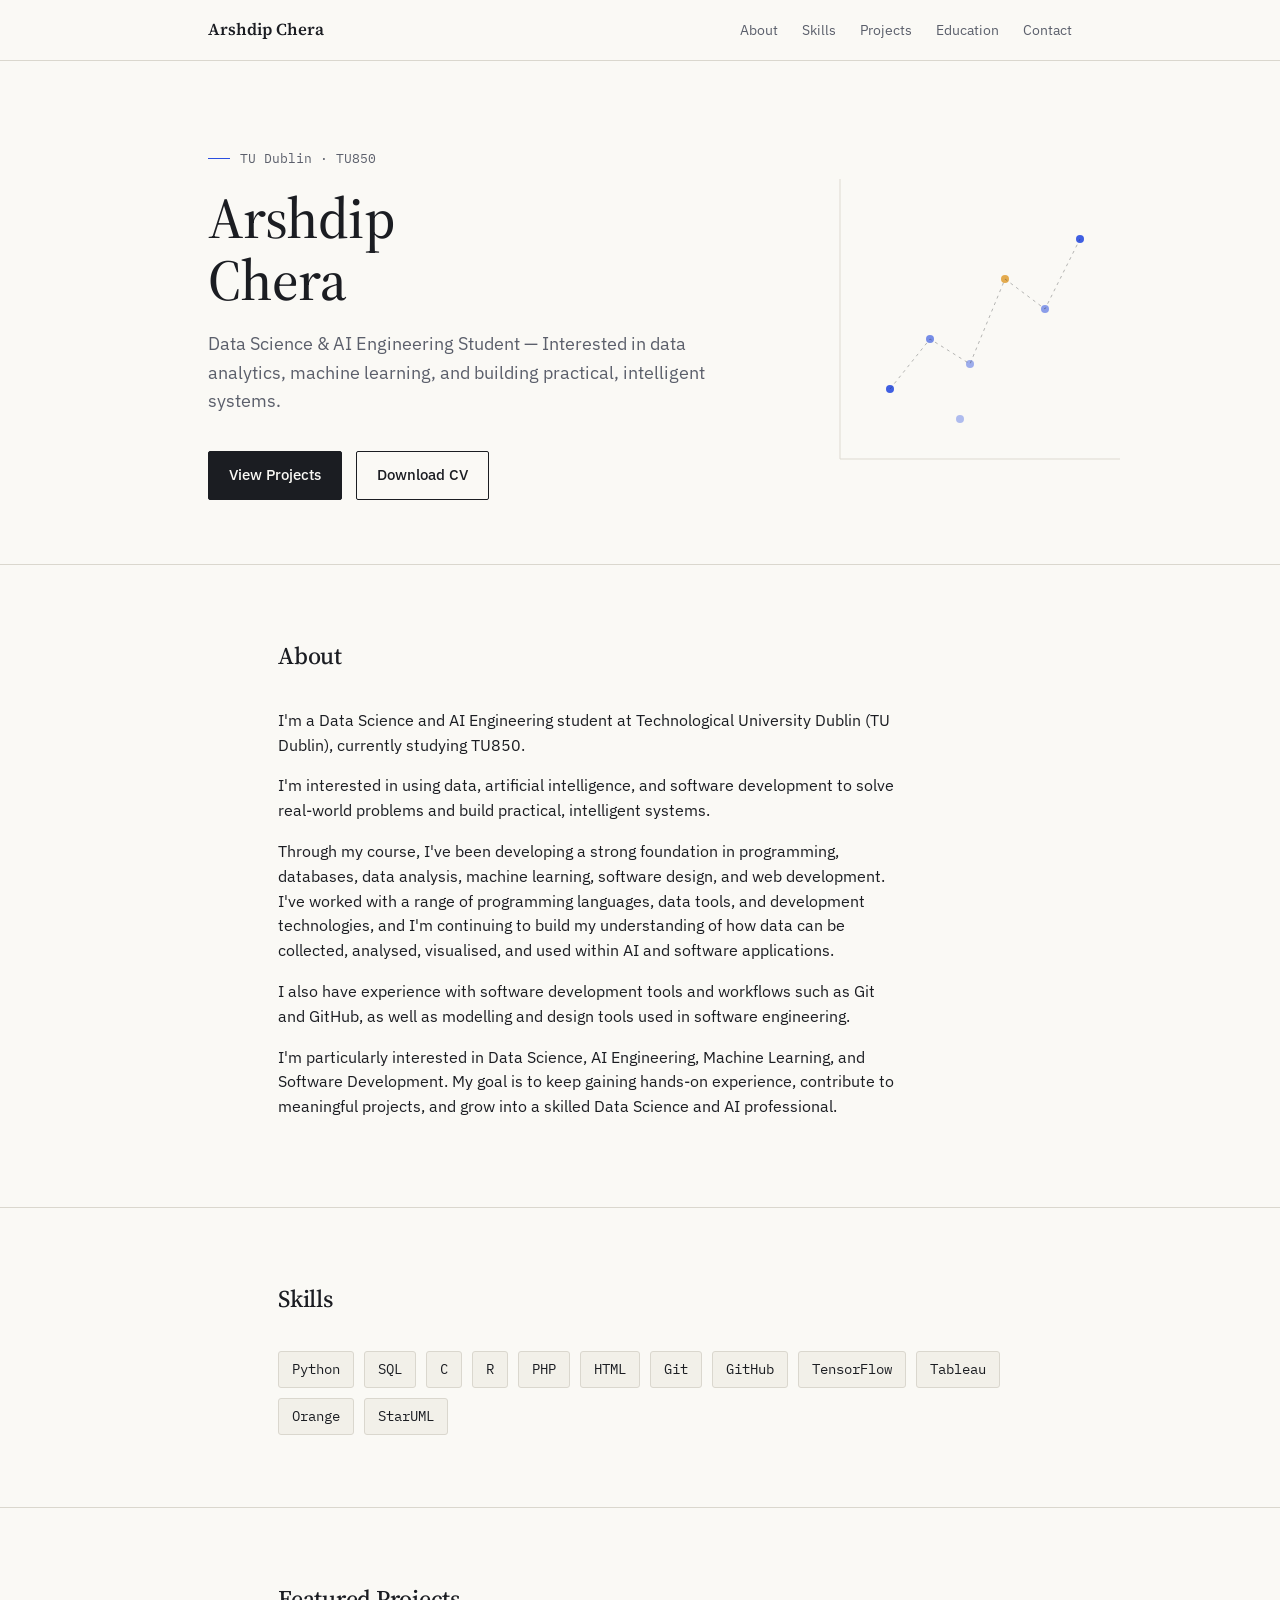
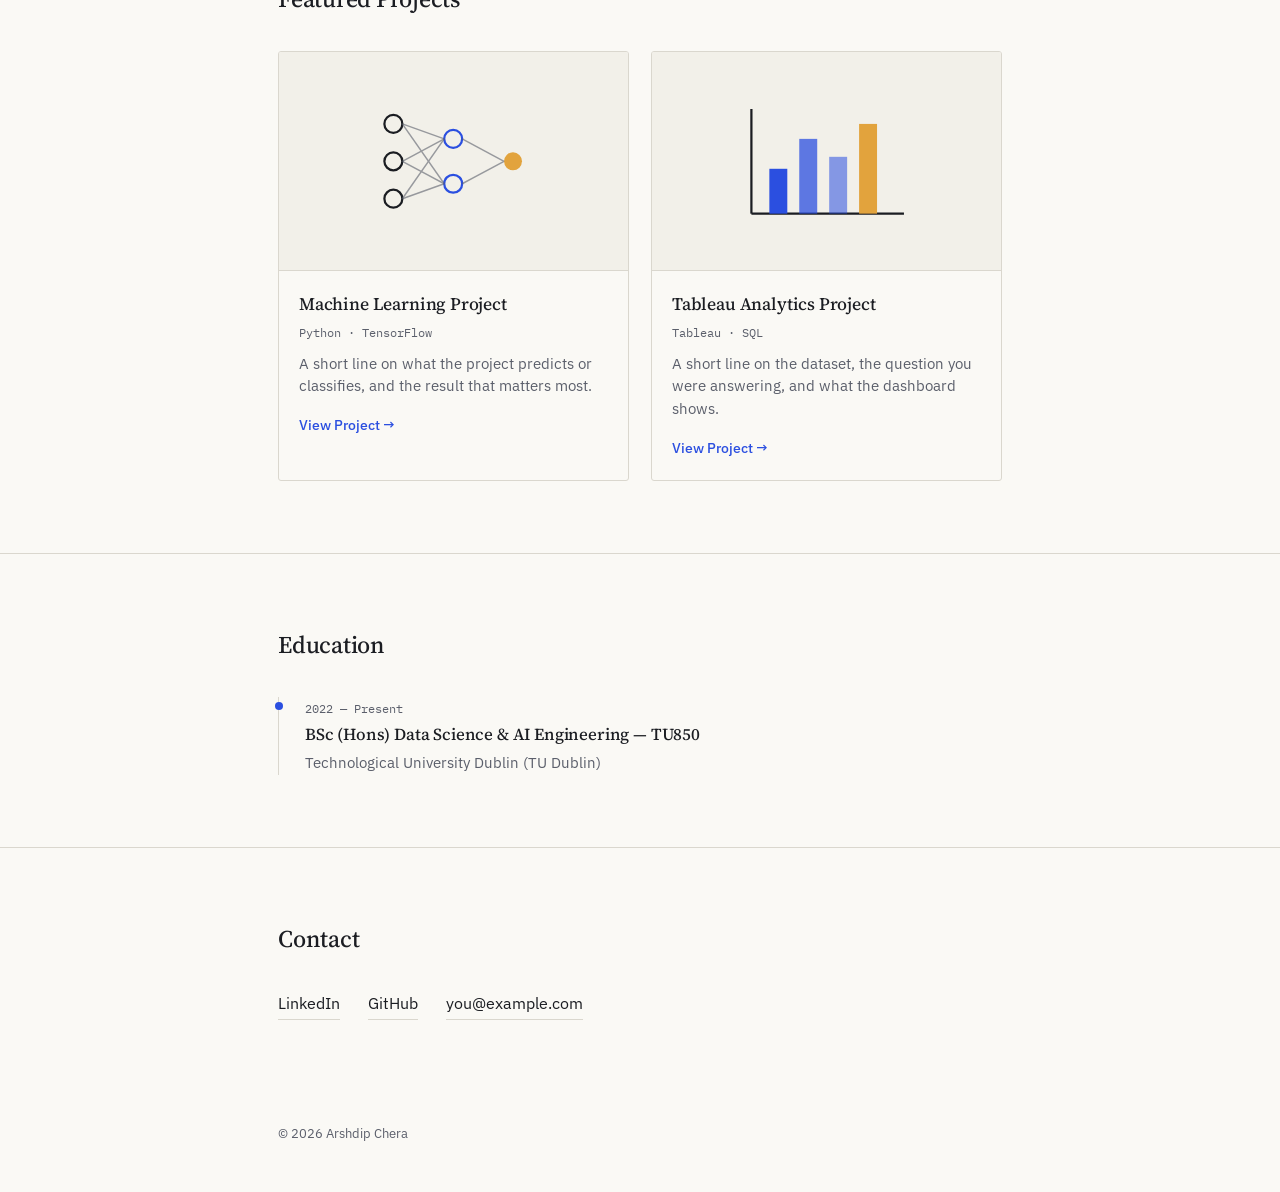
==== website_portfolio/index.html @ 519f75c8 "chnages to website" ====
<!DOCTYPE html>
<html lang="en">
<head>
<meta charset="UTF-8">
<meta name="viewport" content="width=device-width, initial-scale=1.0">
<title>Arshdip Chera — Portfolio</title>
<meta name="description" content="Interested in data analytics, machine learning, and building practical, intelligent systems.">
<link rel="stylesheet" href="style.css">
</head>
<body>

<nav class="nav">
  <div class="wrap">
    <a class="nav-mark" href="#top">Arshdip Chera</a>
    <ul class="nav-links">
      <li><a href="#about">About</a></li>
      <li><a href="#skills">Skills</a></li>
      <li><a href="#projects">Projects</a></li>
      <li><a href="#education">Education</a></li>
      <li><a href="#contact">Contact</a></li>
    </ul>
  </div>
</nav>

<header class="hero" id="top">
  <div class="wrap">
    <svg class="hero-axis" viewBox="0 0 320 320" fill="none" xmlns="http://www.w3.org/2000/svg" aria-hidden="true">
      <line x1="20" y1="20" x2="20" y2="300" stroke="#DAD7CE" stroke-width="1"/>
      <line x1="20" y1="300" x2="300" y2="300" stroke="#DAD7CE" stroke-width="1"/>
      <circle cx="70" cy="230" r="4" fill="#2B4FE0"/>
      <circle cx="110" cy="180" r="4" fill="#2B4FE0" opacity="0.7"/>
      <circle cx="150" cy="205" r="4" fill="#2B4FE0" opacity="0.5"/>
      <circle cx="185" cy="120" r="4" fill="#E2A33D"/>
      <circle cx="225" cy="150" r="4" fill="#2B4FE0" opacity="0.6"/>
      <circle cx="260" cy="80" r="4" fill="#2B4FE0"/>
      <circle cx="140" cy="260" r="4" fill="#2B4FE0" opacity="0.4"/>
      <path d="M70 230 L110 180 L150 205 L185 120 L225 150 L260 80" stroke="#1B1D22" stroke-width="1" stroke-dasharray="3 4" opacity="0.35"/>
    </svg>

    <div class="eyebrow-line">TU Dublin · TU850</div>
    <h1>Arshdip Chera</h1>
    <p class="role">Data Science &amp; AI Engineering Student &mdash; Interested in data analytics, machine learning, and building practical, intelligent systems.</p>

    <div class="hero-cta">
      <a class="btn btn-solid" href="#projects">View Projects</a>
      <a class="btn btn-outline" href="assets/cv.pdf" download>Download CV</a>
    </div>
  </div>
</header>

<hr class="hairline">

<section id="about">
  <div class="wrap about">
    <div class="section-head">
      <h2>About</h2>
    </div>
    <p>I'm a Data Science and AI Engineering student at Technological University Dublin (TU Dublin), currently studying TU850.</p>
    <p>I'm interested in using data, artificial intelligence, and software development to solve real-world problems and build practical, intelligent systems.</p>
    <p>Through my course, I've been developing a strong foundation in programming, databases, data analysis, machine learning, software design, and web development. I've worked with a range of programming languages, data tools, and development technologies, and I'm continuing to build my understanding of how data can be collected, analysed, visualised, and used within AI and software applications.</p>
    <p>I also have experience with software development tools and workflows such as Git and GitHub, as well as modelling and design tools used in software engineering.</p>
    <p>I'm particularly interested in Data Science, AI Engineering, Machine Learning, and Software Development. My goal is to keep gaining hands-on experience, contribute to meaningful projects, and grow into a skilled Data Science and AI professional.</p>
  </div>
</section>

<hr class="hairline">

<section id="skills">
  <div class="wrap">
    <div class="section-head">
      <h2>Skills</h2>
    </div>
    <ul class="skills-list">
      <li>Python</li>
      <li>SQL</li>
      <li>C</li>
      <li>R</li>
      <li>PHP</li>
      <li>HTML</li>
      <li>Git</li>
      <li>GitHub</li>
      <li>TensorFlow</li>
      <li>Tableau</li>
      <li>Orange</li>
      <li>StarUML</li>
    </ul>
  </div>
</section>

<hr class="hairline">

<section id="projects">
  <div class="wrap">
    <div class="section-head">
      <h2>Featured Projects</h2>
    </div>
    <div class="projects-grid">

      <div class="project-card">
        <div class="project-thumb">
          <svg viewBox="0 0 120 90" xmlns="http://www.w3.org/2000/svg" aria-hidden="true">
            <circle cx="20" cy="20" r="6" fill="none" stroke="#1B1D22" stroke-width="1.5"/>
            <circle cx="20" cy="45" r="6" fill="none" stroke="#1B1D22" stroke-width="1.5"/>
            <circle cx="20" cy="70" r="6" fill="none" stroke="#1B1D22" stroke-width="1.5"/>
            <circle cx="60" cy="30" r="6" fill="none" stroke="#2B4FE0" stroke-width="1.5"/>
            <circle cx="60" cy="60" r="6" fill="none" stroke="#2B4FE0" stroke-width="1.5"/>
            <circle cx="100" cy="45" r="6" fill="#E2A33D"/>
            <g stroke="#5B5F6B" stroke-width="1" opacity="0.6">
              <line x1="26" y1="20" x2="54" y2="30"/>
              <line x1="26" y1="20" x2="54" y2="60"/>
              <line x1="26" y1="45" x2="54" y2="30"/>
              <line x1="26" y1="45" x2="54" y2="60"/>
              <line x1="26" y1="70" x2="54" y2="30"/>
              <line x1="26" y1="70" x2="54" y2="60"/>
              <line x1="66" y1="30" x2="94" y2="45"/>
              <line x1="66" y1="60" x2="94" y2="45"/>
            </g>
          </svg>
        </div>
        <div class="project-body">
          <h3>Machine Learning Project</h3>
          <div class="project-tags">Python · TensorFlow</div>
          <p>A short line on what the project predicts or classifies, and the result that matters most.</p>
          <a class="project-link" href="#">View Project &rarr;</a>
        </div>
      </div>

      <div class="project-card">
        <div class="project-thumb">
          <svg viewBox="0 0 120 90" xmlns="http://www.w3.org/2000/svg" aria-hidden="true">
            <line x1="10" y1="10" x2="10" y2="80" stroke="#1B1D22" stroke-width="1.5"/>
            <line x1="10" y1="80" x2="112" y2="80" stroke="#1B1D22" stroke-width="1.5"/>
            <rect x="22" y="50" width="12" height="30" fill="#2B4FE0"/>
            <rect x="42" y="30" width="12" height="50" fill="#2B4FE0" opacity="0.75"/>
            <rect x="62" y="42" width="12" height="38" fill="#2B4FE0" opacity="0.55"/>
            <rect x="82" y="20" width="12" height="60" fill="#E2A33D"/>
          </svg>
        </div>
        <div class="project-body">
          <h3>Tableau Analytics Project</h3>
          <div class="project-tags">Tableau · SQL</div>
          <p>A short line on the dataset, the question you were answering, and what the dashboard shows.</p>
          <a class="project-link" href="#">View Project &rarr;</a>
        </div>
      </div>

    </div>
  </div>
</section>

<hr class="hairline">

<section id="education">
  <div class="wrap">
    <div class="section-head">
      <h2>Education</h2>
    </div>
    <ul class="timeline">
      <li>
        <div class="when">2022 — Present</div>
        <h3>BSc (Hons) Data Science &amp; AI Engineering — TU850</h3>
        <p>Technological University Dublin (TU Dublin)</p>
      </li>
    </ul>
  </div>
</section>

<hr class="hairline">

<section id="contact">
  <div class="wrap">
    <div class="section-head">
      <h2>Contact</h2>
    </div>
    <div class="contact-row">
      <a href="https://www.linkedin.com/in/your-handle" target="_blank" rel="noopener">LinkedIn</a>
      <a href="https://github.com/your-handle" target="_blank" rel="noopener">GitHub</a>
      <a href="mailto:you@example.com">you@example.com</a>
    </div>
  </div>
</section>

<footer>
  <div class="wrap">
    &copy; 2026 Arshdip Chera
  </div>
</footer>

</body>
</html>
---- website_portfolio/style.css ----
/* ==========================================================================
   Arshdip Chera — Portfolio
   Palette: paper #FAF9F5 · ink #1B1D22 · graphite #5B5F6B · line #DAD7CE
            signal (blue) #2B4FE0 · amber #E2A33D
   Type: "Source Serif 4" for display, "IBM Plex Sans" for UI/body
   ========================================================================== */

@import url('https://fonts.googleapis.com/css2?family=Source+Serif+4:ital,opsz,wght@0,8..60,400;0,8..60,500;0,8..60,600;1,8..60,400&family=IBM+Plex+Sans:wght@400;500;600&family=IBM+Plex+Mono:wght@400;500&display=swap');

:root{
  --paper: #FAF9F5;
  --paper-dim: #F2F0E9;
  --ink: #1B1D22;
  --graphite: #5B5F6B;
  --line: #DAD7CE;
  --signal: #2B4FE0;
  --signal-dim: #E7EBFC;
  --amber: #E2A33D;
  --max-w: 780px;
  --pad: 28px;
}

*{ box-sizing: border-box; }

html{ scroll-behavior: smooth; }

body{
  margin: 0;
  background: var(--paper);
  color: var(--ink);
  font-family: 'IBM Plex Sans', -apple-system, BlinkMacSystemFont, sans-serif;
  font-size: 16px;
  line-height: 1.55;
  -webkit-font-smoothing: antialiased;
}

@media (prefers-reduced-motion: reduce){
  html{ scroll-behavior: auto; }
  *{ animation: none !important; transition: none !important; }
}

a{ color: inherit; }

h1, h2, h3{
  font-family: 'Source Serif 4', Georgia, serif;
  font-weight: 500;
  margin: 0;
  letter-spacing: -0.01em;
}

.wrap{
  max-width: var(--max-w);
  margin: 0 auto;
  padding: 0 var(--pad);
}

.hairline{
  border: none;
  border-top: 1px solid var(--line);
  margin: 0;
}

section{ padding: 72px 0; }

.section-head{
  display: flex;
  align-items: baseline;
  justify-content: space-between;
  gap: 16px;
  margin-bottom: 34px;
}

.section-head h2{ font-size: 1.5rem; }

.section-index{
  font-family: 'IBM Plex Mono', monospace;
  font-size: 0.75rem;
  color: var(--graphite);
}

/* ---------- Nav ---------- */
.nav{
  position: sticky;
  top: 0;
  z-index: 10;
  background: rgba(250, 249, 245, 0.9);
  backdrop-filter: blur(6px);
  border-bottom: 1px solid var(--line);
}
.nav .wrap{
  display: flex;
  align-items: center;
  justify-content: space-between;
  height: 60px;
  max-width: 920px;
}
.nav-mark{
  font-family: 'Source Serif 4', serif;
  font-weight: 600;
  font-size: 1.05rem;
  text-decoration: none;
}
.nav-links{
  display: flex;
  gap: 24px;
  list-style: none;
  margin: 0; padding: 0;
  font-size: 0.9rem;
}
.nav-links a{ text-decoration: none; color: var(--graphite); }
.nav-links a:hover{ color: var(--ink); }

/* ---------- Hero ---------- */
.hero{
  position: relative;
  padding: 88px 0 64px;
  overflow: hidden;
}
.hero .wrap{ max-width: 920px; position: relative; }

.hero-axis{
  position: absolute;
  right: -40px;
  top: 10px;
  width: 320px;
  height: 320px;
  opacity: 0.9;
  pointer-events: none;
}

.eyebrow-line{
  display: flex;
  align-items: center;
  gap: 10px;
  color: var(--graphite);
  font-family: 'IBM Plex Mono', monospace;
  font-size: 0.8rem;
  margin-bottom: 18px;
}
.eyebrow-line::before{
  content: "";
  width: 22px; height: 1px;
  background: var(--signal);
}

.hero h1{
  font-size: clamp(2.4rem, 6vw, 3.6rem);
  line-height: 1.08;
  max-width: 11ch;
}

.hero .role{
  margin-top: 18px;
  font-size: 1.15rem;
  color: var(--graphite);
  max-width: 46ch;
}

.hero-cta{
  display: flex;
  gap: 14px;
  margin-top: 36px;
  flex-wrap: wrap;
}

.btn{
  display: inline-flex;
  align-items: center;
  gap: 8px;
  padding: 12px 20px;
  font-family: 'IBM Plex Sans', sans-serif;
  font-size: 0.92rem;
  font-weight: 500;
  text-decoration: none;
  border: 1px solid var(--ink);
  border-radius: 2px;
  transition: background 0.15s ease, color 0.15s ease;
}
.btn-solid{ background: var(--ink); color: var(--paper); }
.btn-solid:hover{ background: var(--signal); border-color: var(--signal); }
.btn-outline{ background: transparent; color: var(--ink); }
.btn-outline:hover{ border-color: var(--signal); color: var(--signal); }

/* ---------- About ---------- */
.about p{
  max-width: 62ch;
  color: var(--ink);
}
.about p + p{ margin-top: 16px; }

/* ---------- Skills ---------- */
.skills-list{
  display: flex;
  flex-wrap: wrap;
  gap: 10px;
  padding: 0; margin: 0;
  list-style: none;
}
.skills-list li{
  font-family: 'IBM Plex Mono', monospace;
  font-size: 0.85rem;
  padding: 7px 13px;
  border: 1px solid var(--line);
  border-radius: 3px;
  color: var(--ink);
  background: var(--paper-dim);
}

/* ---------- Projects ---------- */
.projects-grid{
  display: grid;
  grid-template-columns: 1fr 1fr;
  gap: 22px;
}
@media (max-width: 640px){
  .projects-grid{ grid-template-columns: 1fr; }
}

.project-card{
  border: 1px solid var(--line);
  border-radius: 3px;
  overflow: hidden;
  display: flex;
  flex-direction: column;
  background: var(--paper);
}

.project-thumb{
  aspect-ratio: 16 / 10;
  background: var(--paper-dim);
  display: flex;
  align-items: center;
  justify-content: center;
  border-bottom: 1px solid var(--line);
}
.project-thumb svg{ width: 62%; height: 62%; }

.project-body{ padding: 20px; }
.project-body h3{ font-size: 1.1rem; margin-bottom: 6px; }
.project-tags{
  font-family: 'IBM Plex Mono', monospace;
  font-size: 0.76rem;
  color: var(--graphite);
  margin-bottom: 10px;
}
.project-body p{
  font-size: 0.92rem;
  color: var(--graphite);
  margin: 0 0 14px;
}
.project-link{
  font-size: 0.88rem;
  font-weight: 500;
  text-decoration: none;
  color: var(--signal);
  border-bottom: 1px solid transparent;
}
.project-link:hover{ border-bottom-color: var(--signal); }

/* ---------- Timeline (Education / Experience) ---------- */
.timeline{
  list-style: none;
  margin: 0; padding: 0;
  border-left: 1px solid var(--line);
}
.timeline li{
  position: relative;
  padding: 2px 0 30px 26px;
}
.timeline li:last-child{ padding-bottom: 0; }
.timeline li::before{
  content: "";
  position: absolute;
  left: -4.5px; top: 5px;
  width: 8px; height: 8px;
  border-radius: 50%;
  background: var(--signal);
}
.timeline .when{
  font-family: 'IBM Plex Mono', monospace;
  font-size: 0.78rem;
  color: var(--graphite);
  margin-bottom: 4px;
}
.timeline h3{ font-size: 1.05rem; margin-bottom: 4px; }
.timeline p{ font-size: 0.92rem; color: var(--graphite); margin: 0; }

/* ---------- Contact ---------- */
.contact-row{
  display: flex;
  flex-wrap: wrap;
  gap: 28px;
  align-items: baseline;
}
.contact-row a{
  display: inline-flex;
  align-items: center;
  gap: 8px;
  text-decoration: none;
  font-size: 0.98rem;
  border-bottom: 1px solid var(--line);
  padding-bottom: 3px;
}
.contact-row a:hover{ border-bottom-color: var(--signal); color: var(--signal); }

footer{
  padding: 32px 0 48px;
  color: var(--graphite);
  font-size: 0.82rem;
}
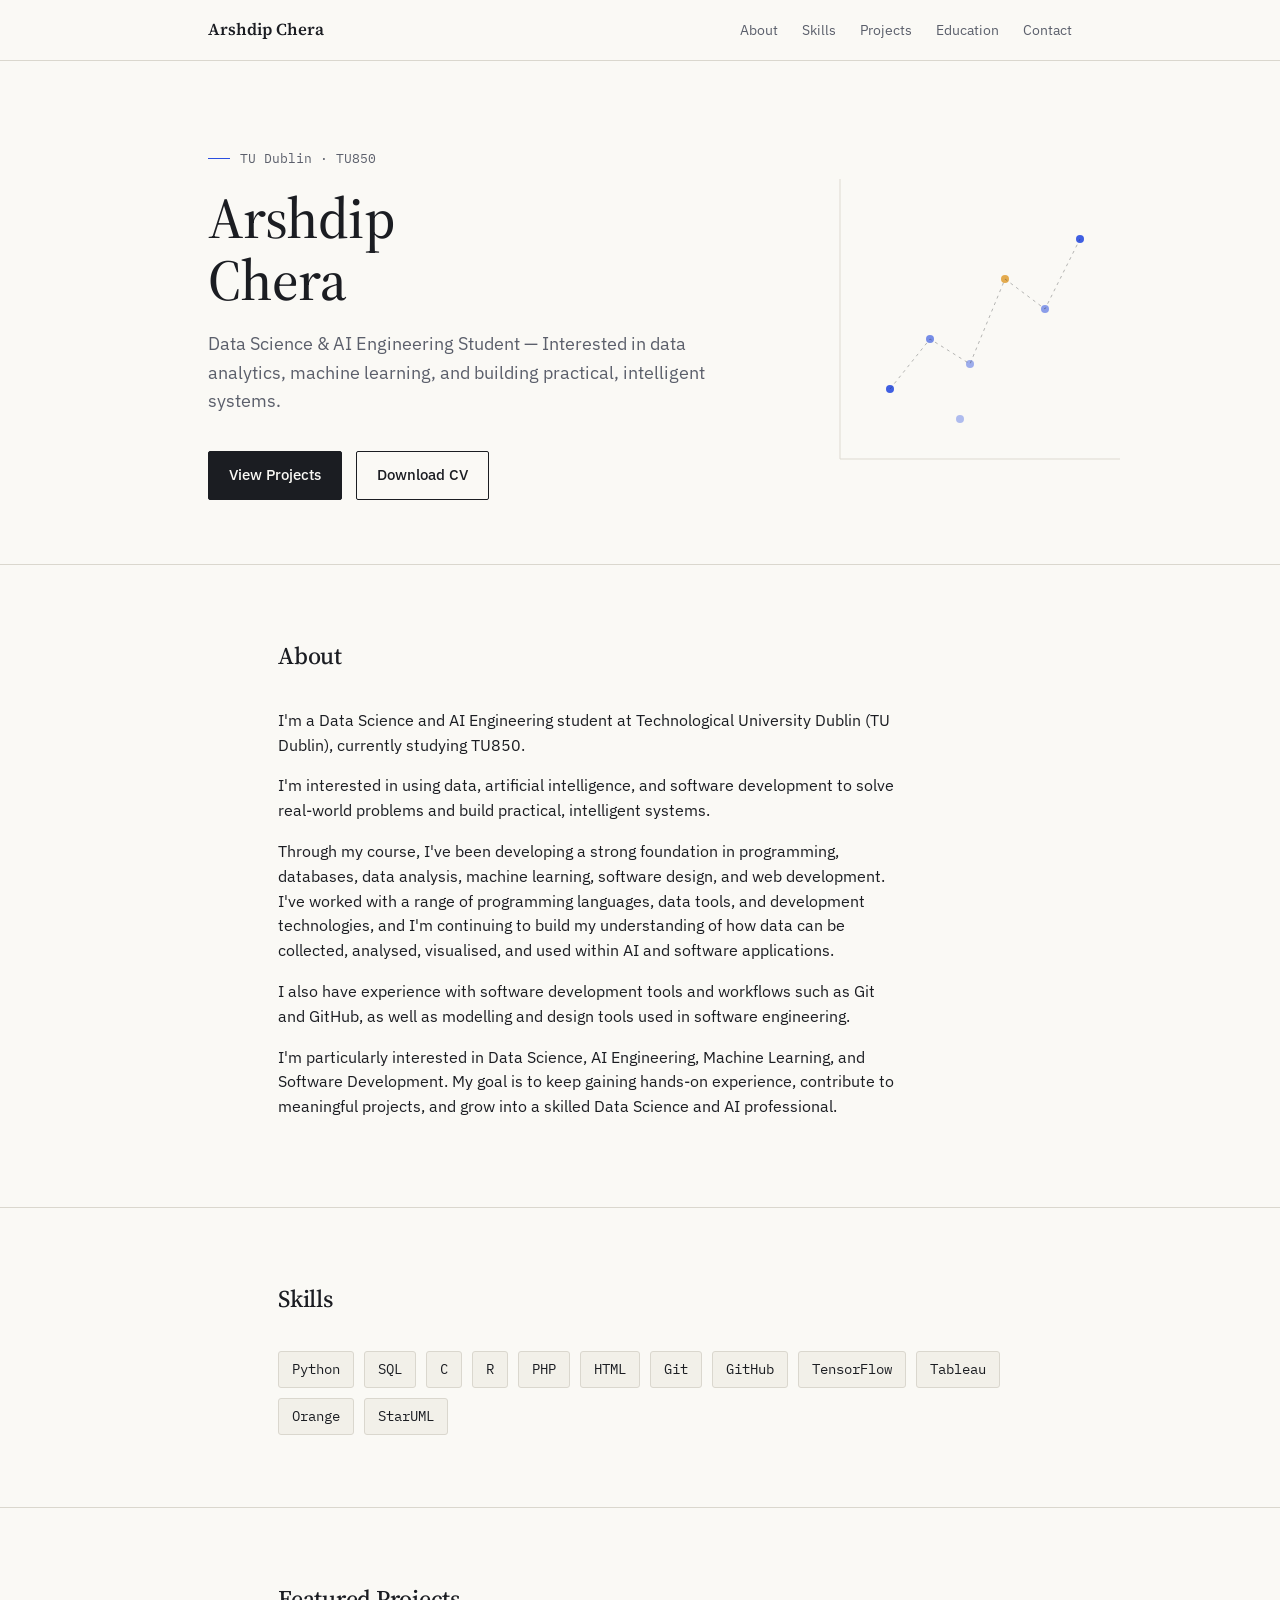
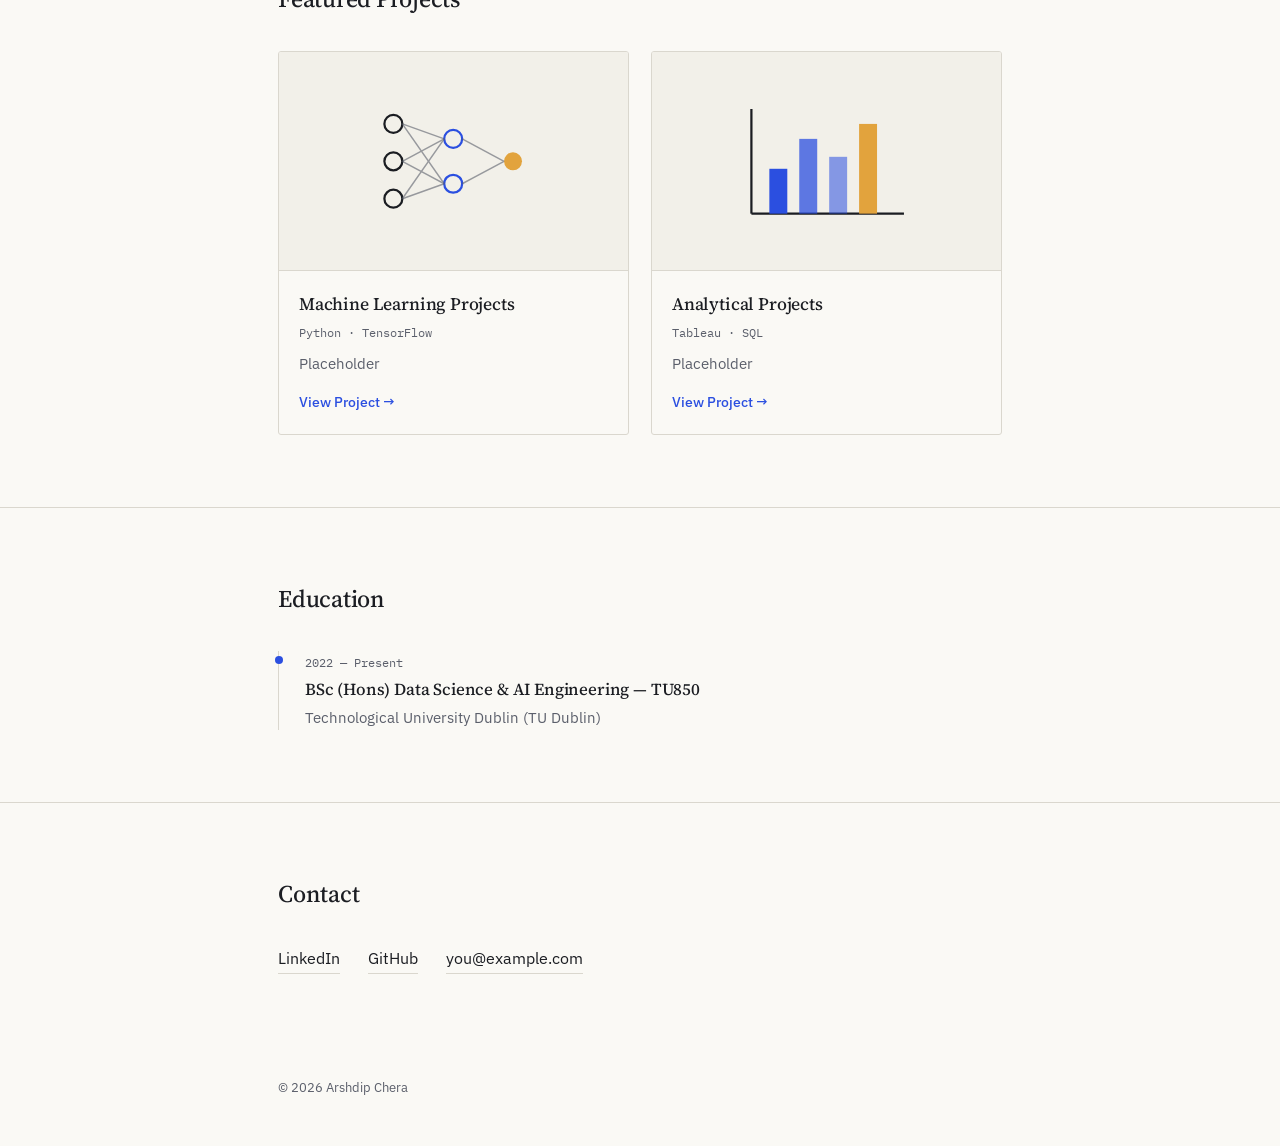
==== commit c875c8a4: "small touch ups" ====
--- a/website_portfolio/index.html
+++ b/website_portfolio/index.html
@@ -118,9 +118,9 @@
           </svg>
         </div>
         <div class="project-body">
-          <h3>Machine Learning Project</h3>
+          <h3>Machine Learning Projects</h3>
           <div class="project-tags">Python · TensorFlow</div>
-          <p>A short line on what the project predicts or classifies, and the result that matters most.</p>
+          <p>Placeholder</p>
           <a class="project-link" href="#">View Project &rarr;</a>
         </div>
       </div>
@@ -137,9 +137,9 @@
           </svg>
         </div>
         <div class="project-body">
-          <h3>Tableau Analytics Project</h3>
+          <h3>Analytical Projects</h3>
           <div class="project-tags">Tableau · SQL</div>
-          <p>A short line on the dataset, the question you were answering, and what the dashboard shows.</p>
+          <p>Placeholder</p>
           <a class="project-link" href="#">View Project &rarr;</a>
         </div>
       </div>
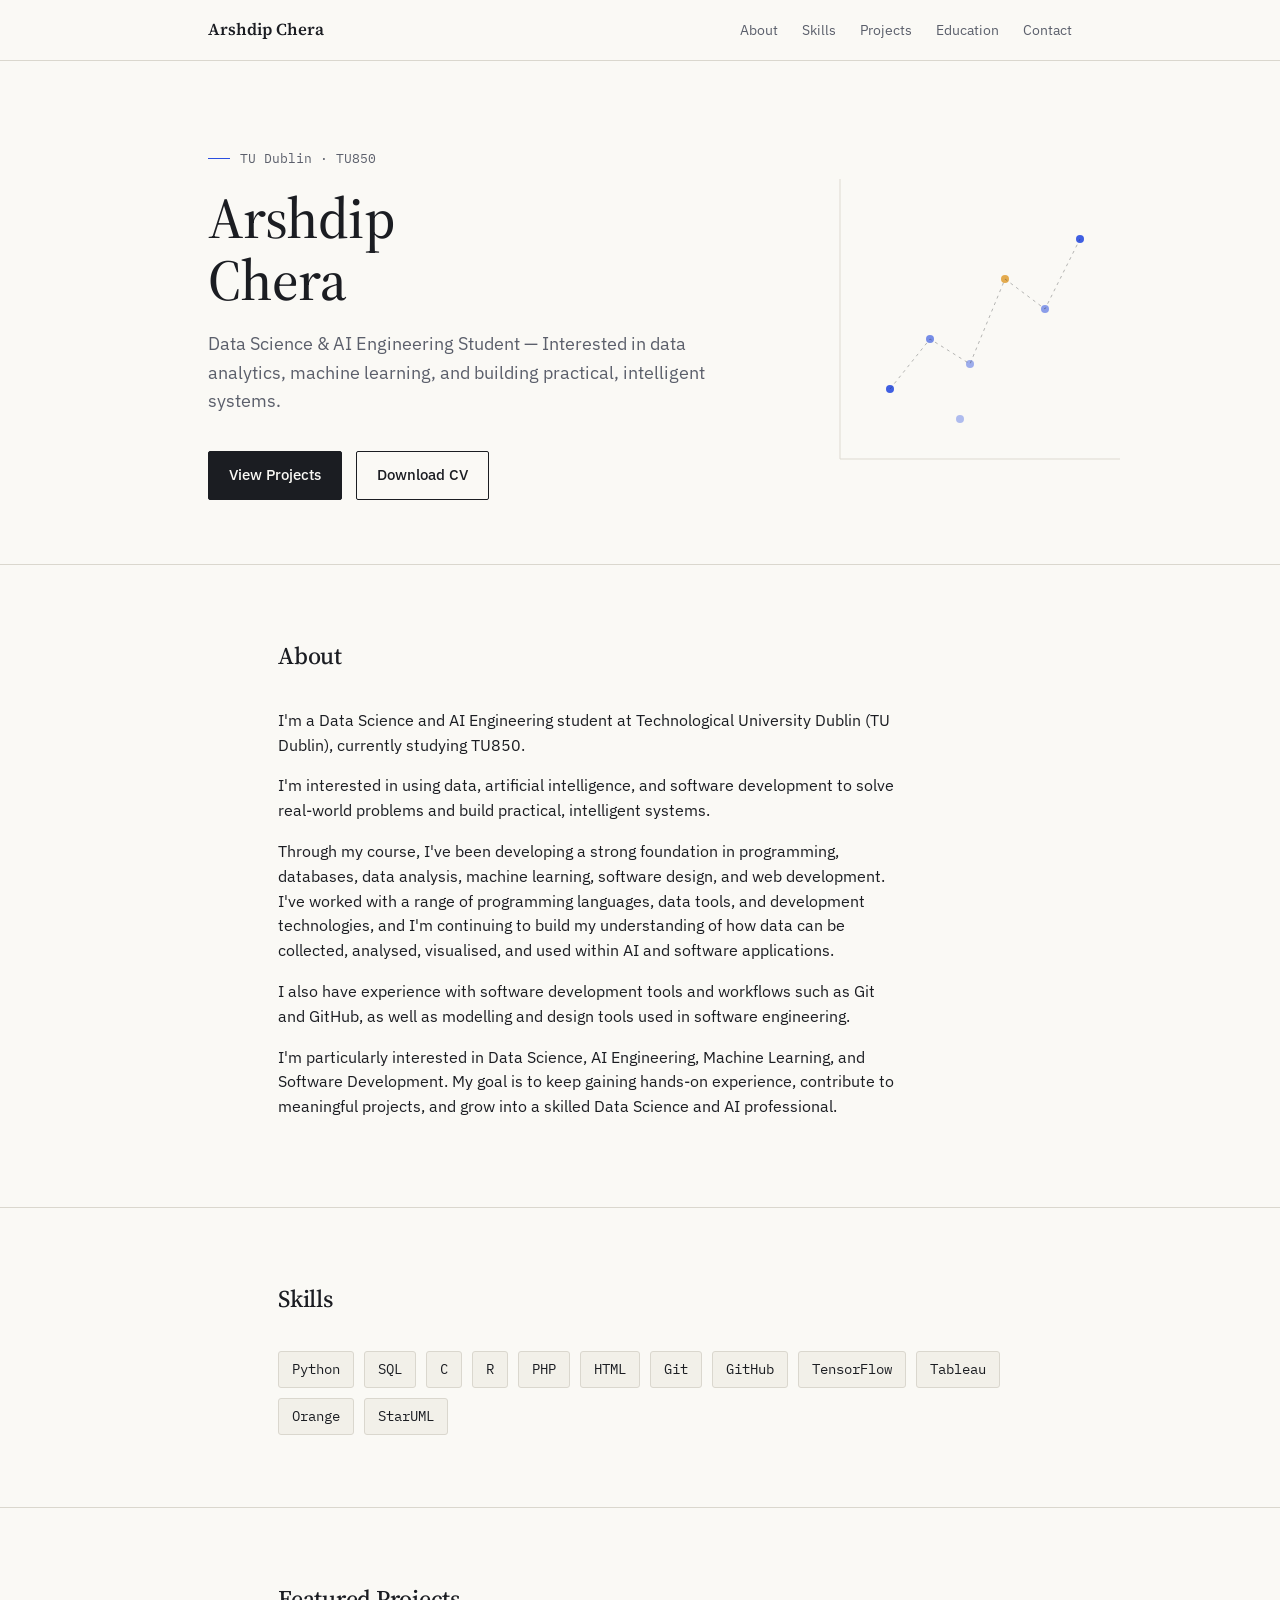
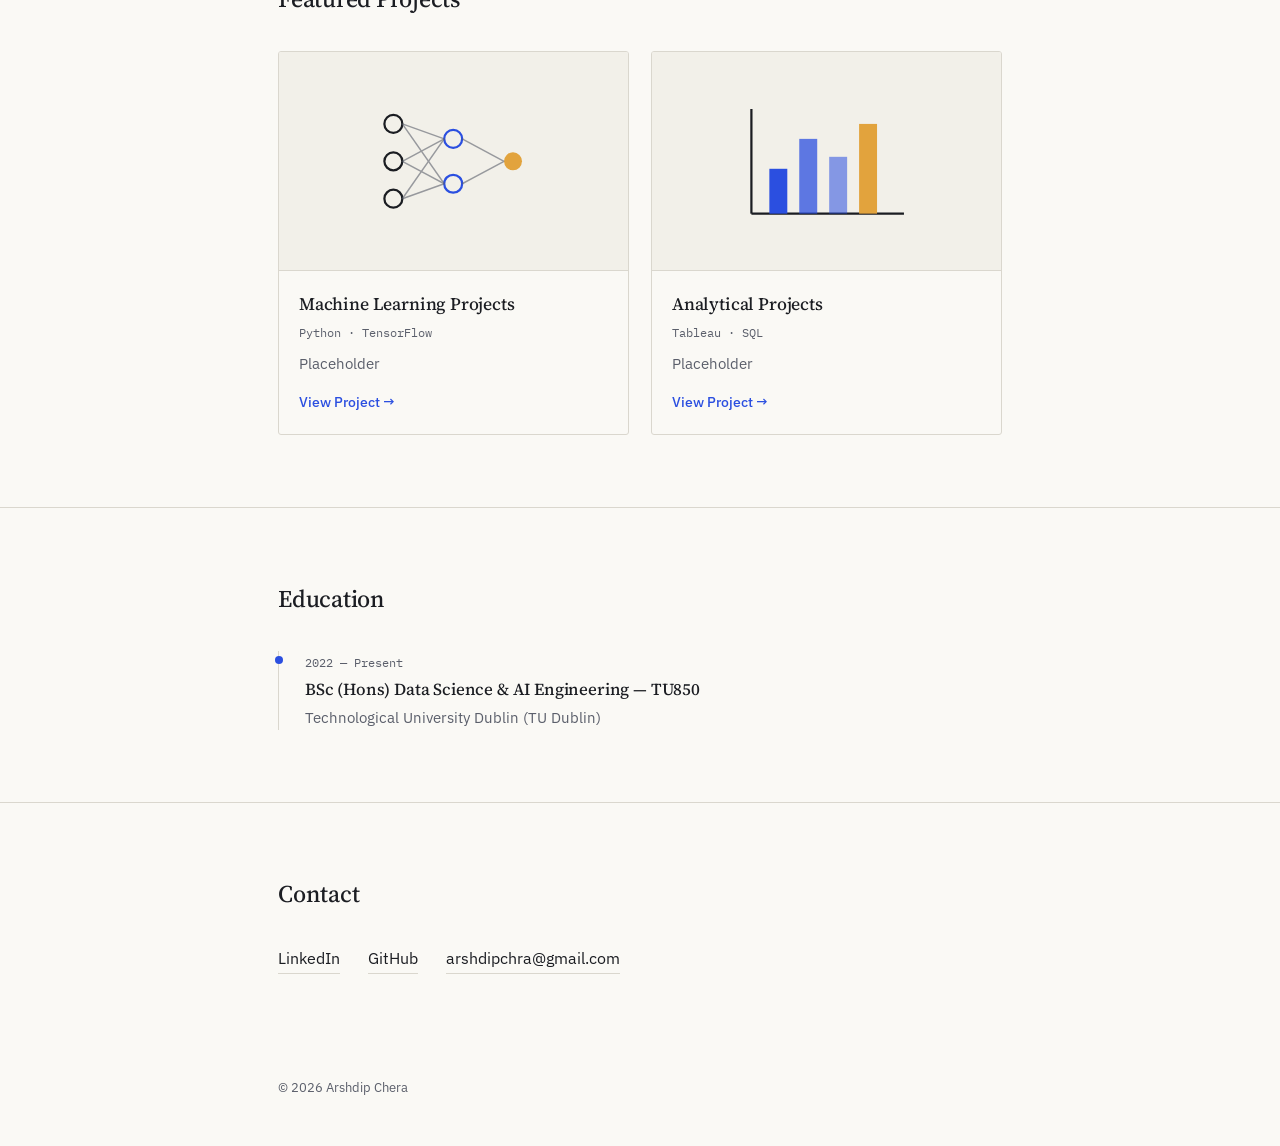
==== commit 52b4ac48: "added contact details" ====
--- a/website_portfolio/index.html
+++ b/website_portfolio/index.html
@@ -173,9 +173,9 @@
       <h2>Contact</h2>
     </div>
     <div class="contact-row">
-      <a href="https://www.linkedin.com/in/your-handle" target="_blank" rel="noopener">LinkedIn</a>
-      <a href="https://github.com/your-handle" target="_blank" rel="noopener">GitHub</a>
-      <a href="mailto:you@example.com">you@example.com</a>
+      <a href="https://www.linkedin.com/in/arshdip-chera-498043337/?isSelfProfile=true" target="_blank" rel="noopener">LinkedIn</a>
+      <a href="https://github.com/AshACxx/AshsProjects" target="_blank" rel="noopener">GitHub</a>
+      <a href="arshdipchra@gmail.com">arshdipchra@gmail.com</a>
     </div>
   </div>
 </section>
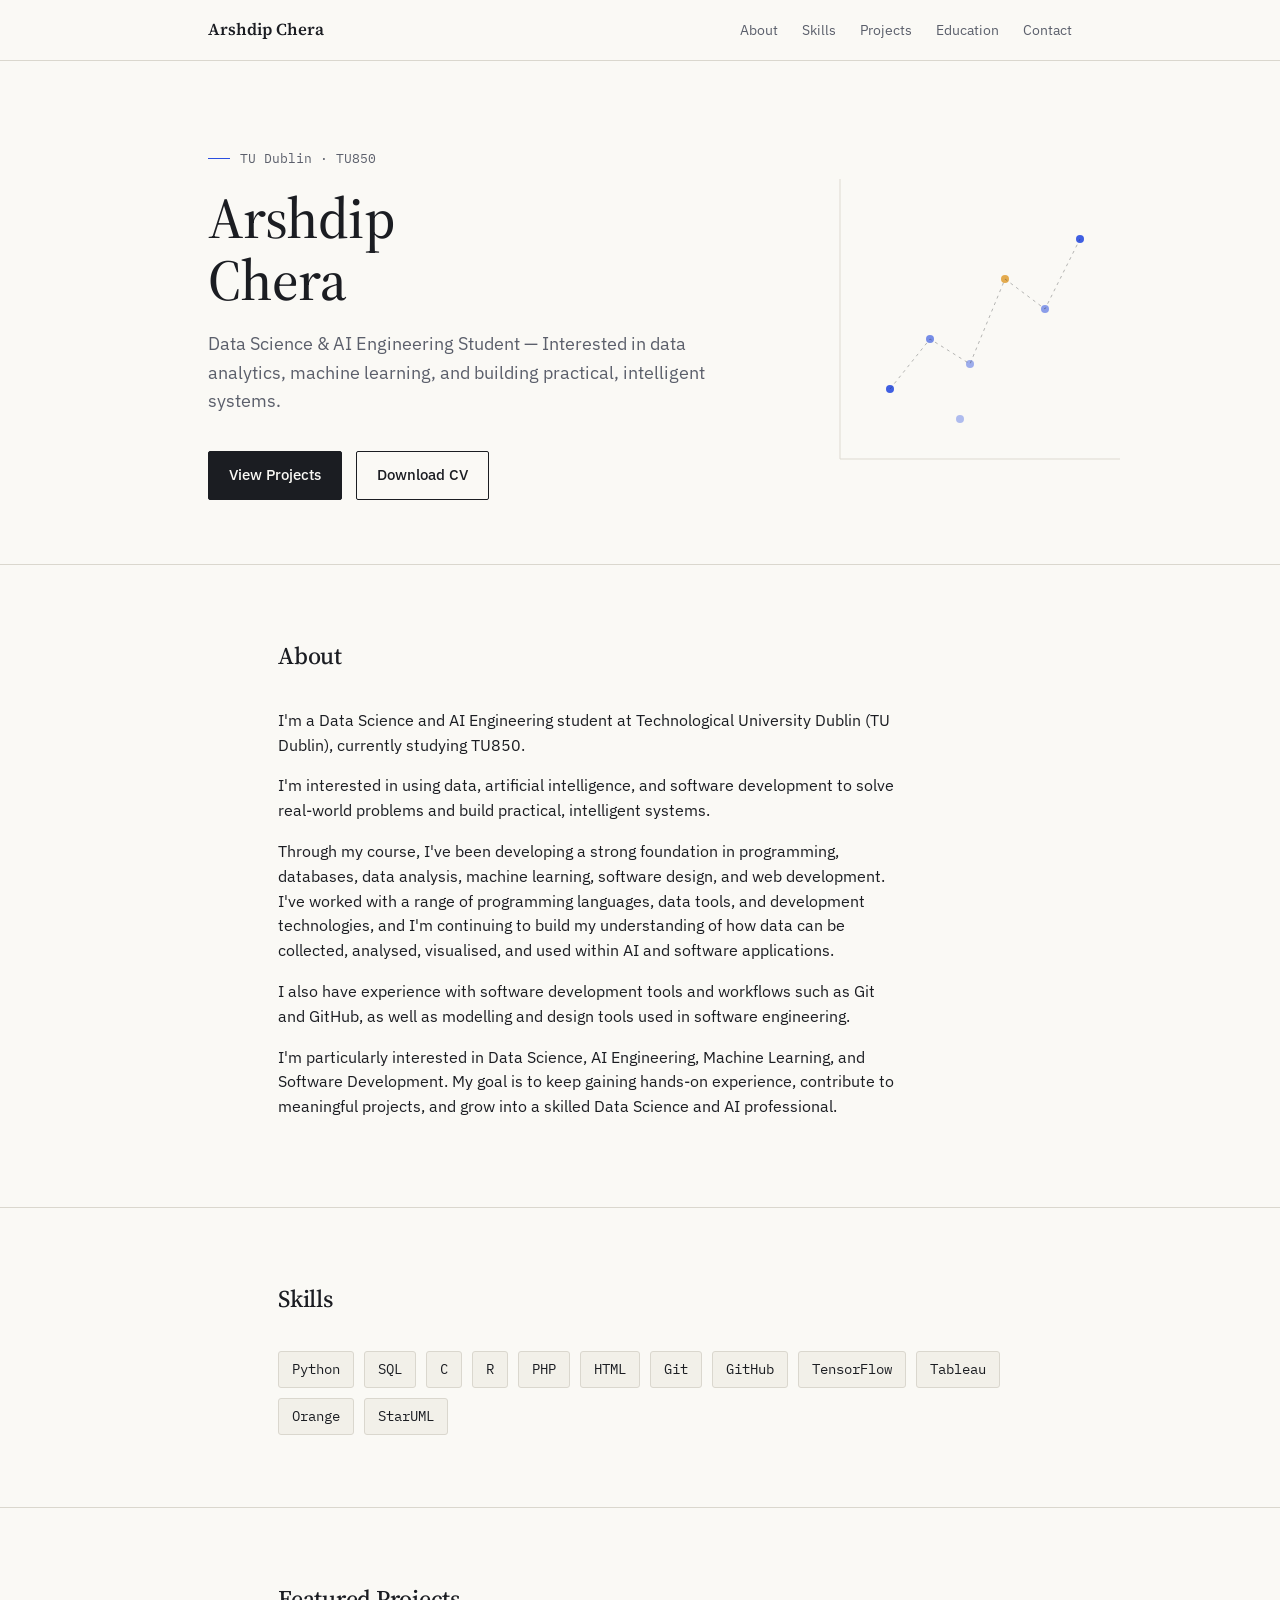
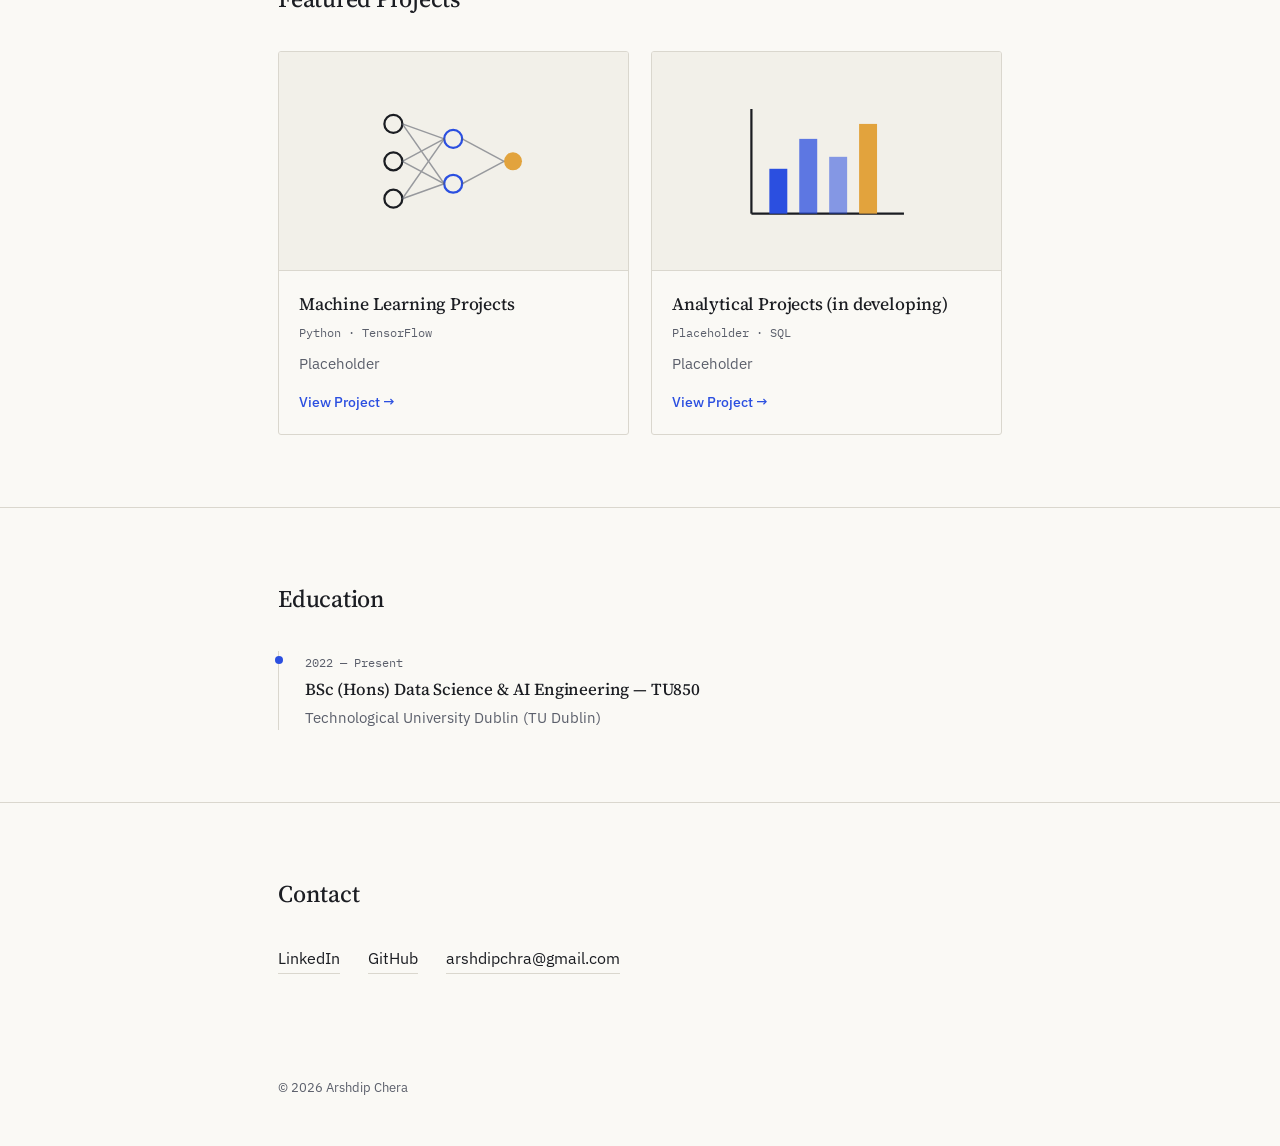
==== commit febaacfe: "editing some stuff" ====
--- a/website_portfolio/index.html
+++ b/website_portfolio/index.html
@@ -137,8 +137,8 @@
           </svg>
         </div>
         <div class="project-body">
-          <h3>Analytical Projects</h3>
-          <div class="project-tags">Tableau · SQL</div>
+          <h3>Analytical Projects (in developing)</h3>
+          <div class="project-tags">Placeholder · SQL</div>
           <p>Placeholder</p>
           <a class="project-link" href="#">View Project &rarr;</a>
         </div>
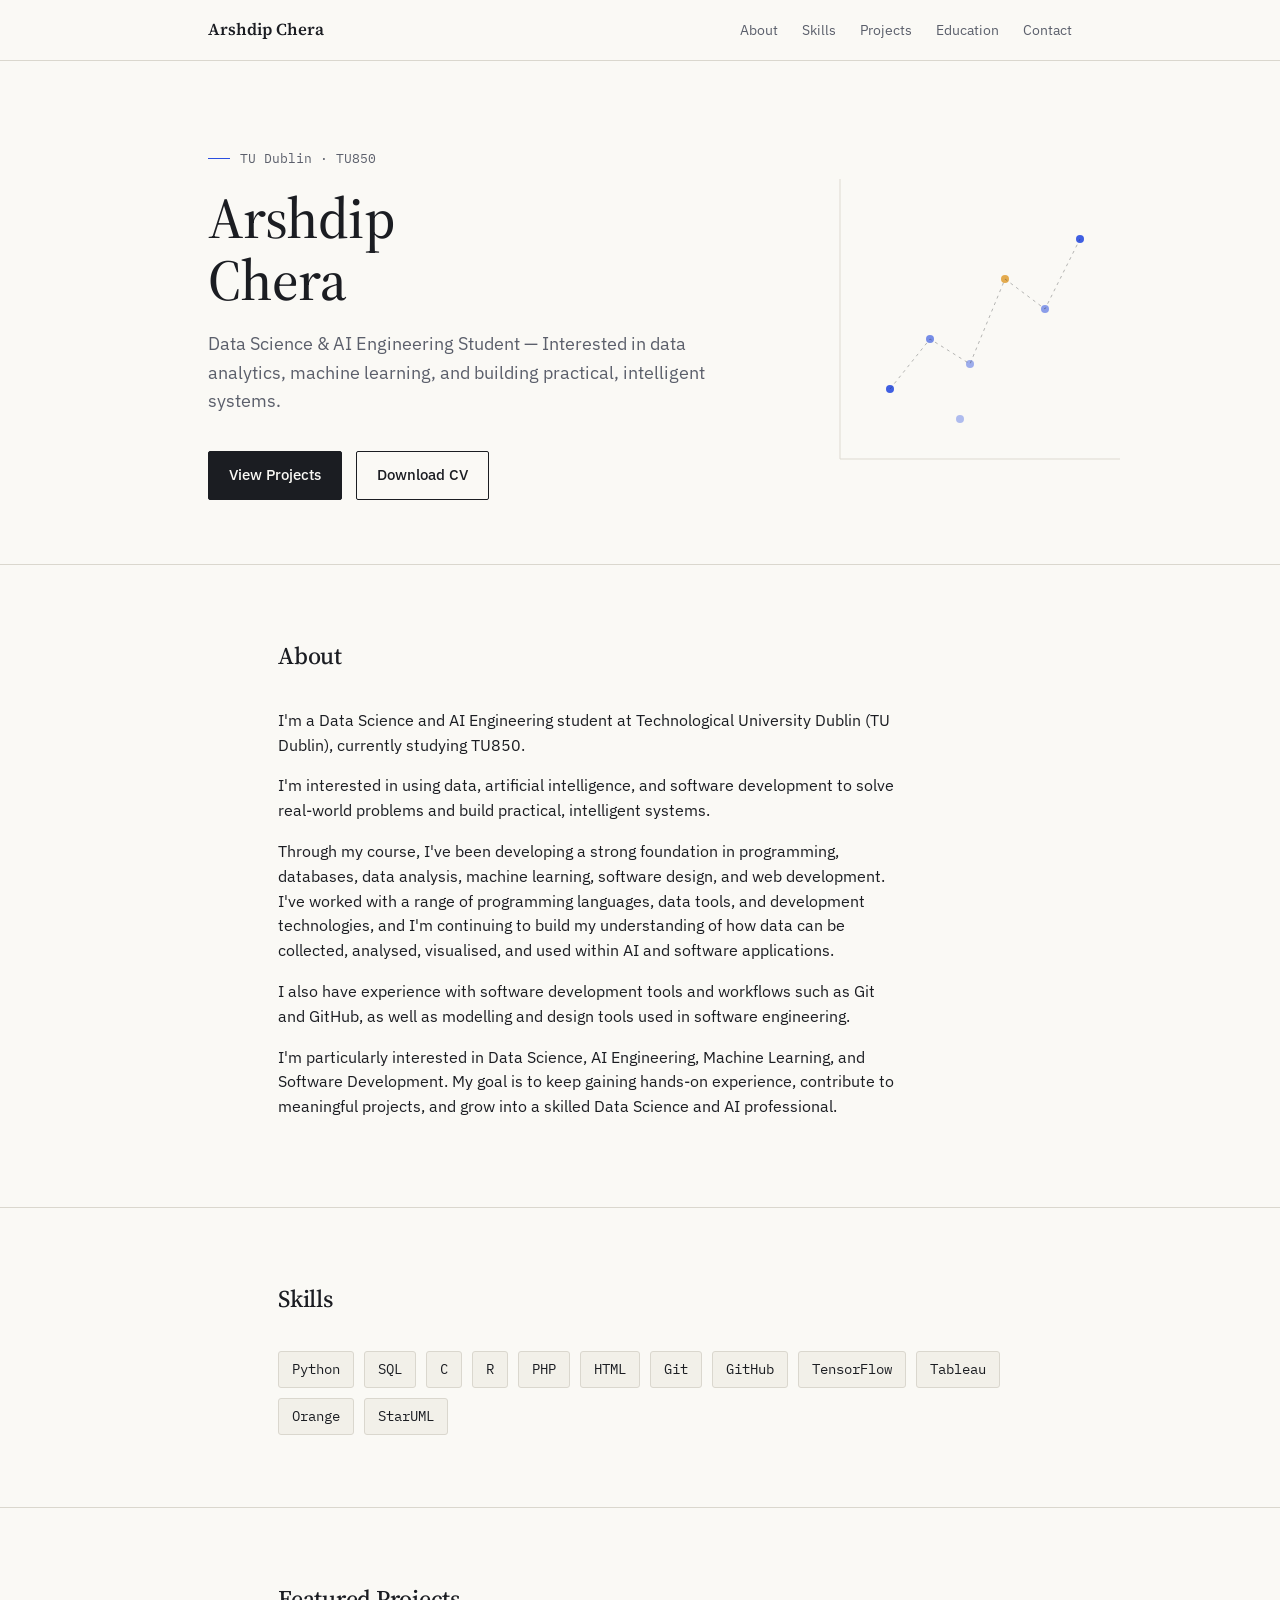
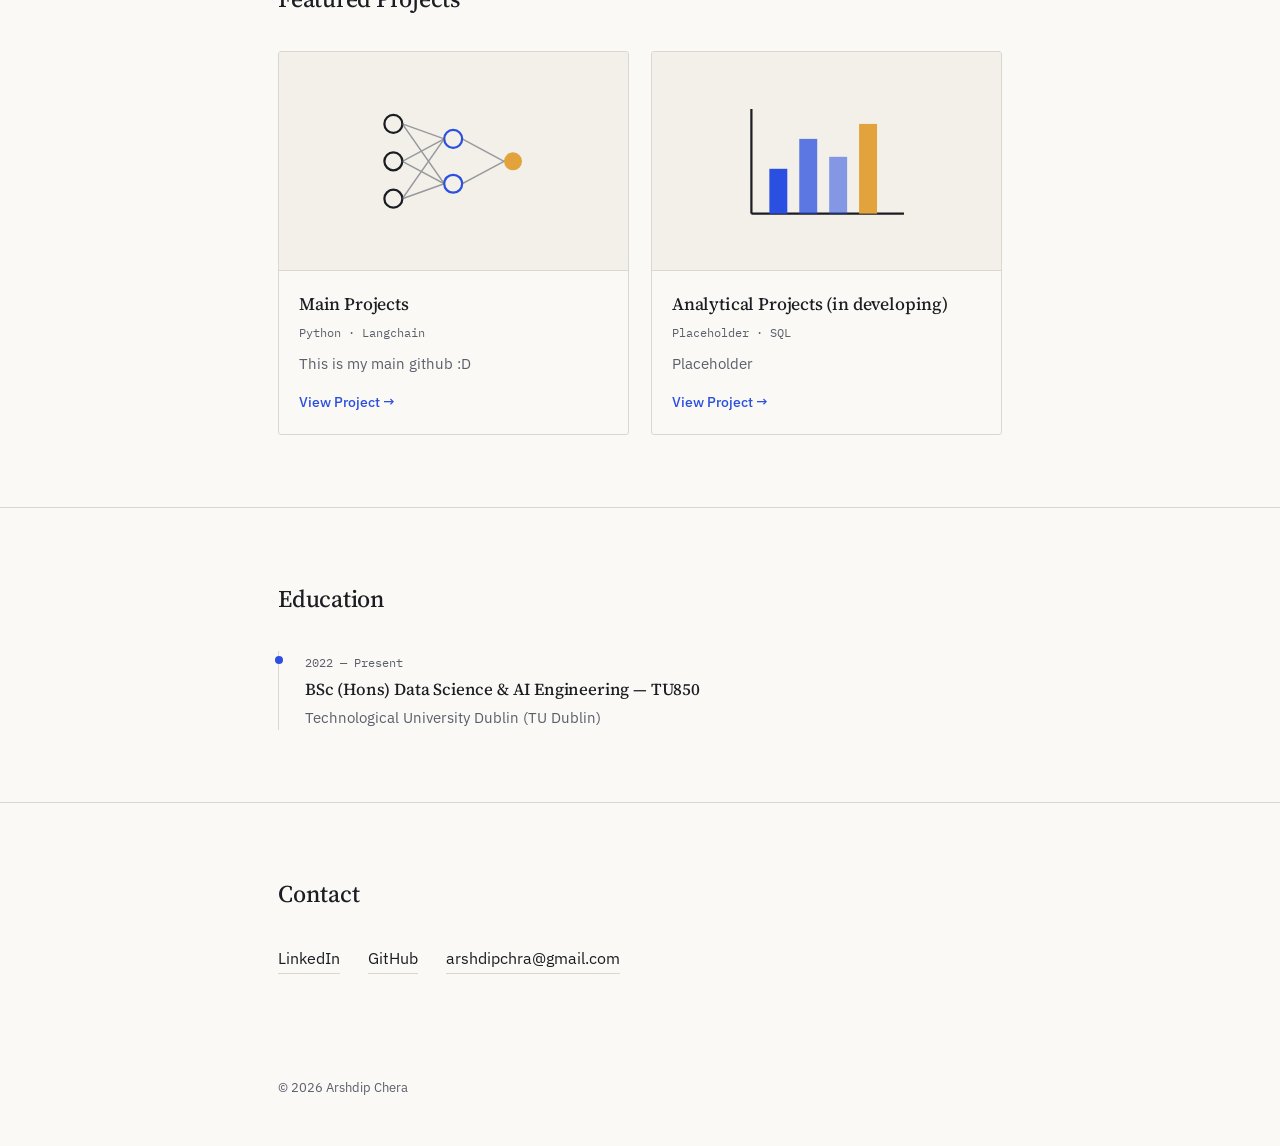
==== commit 23e52820: "fix #2" ====
--- a/website_portfolio/index.html
+++ b/website_portfolio/index.html
@@ -118,9 +118,9 @@
           </svg>
         </div>
         <div class="project-body">
-          <h3>Machine Learning Projects</h3>
-          <div class="project-tags">Python · TensorFlow</div>
-          <p>Placeholder</p>
+          <h3>Main Projects</h3>
+          <div class="project-tags">Python · Langchain</div>
+          <p>This is my main github :D </p>
           <a class="project-link" href="#">View Project &rarr;</a>
         </div>
       </div>
